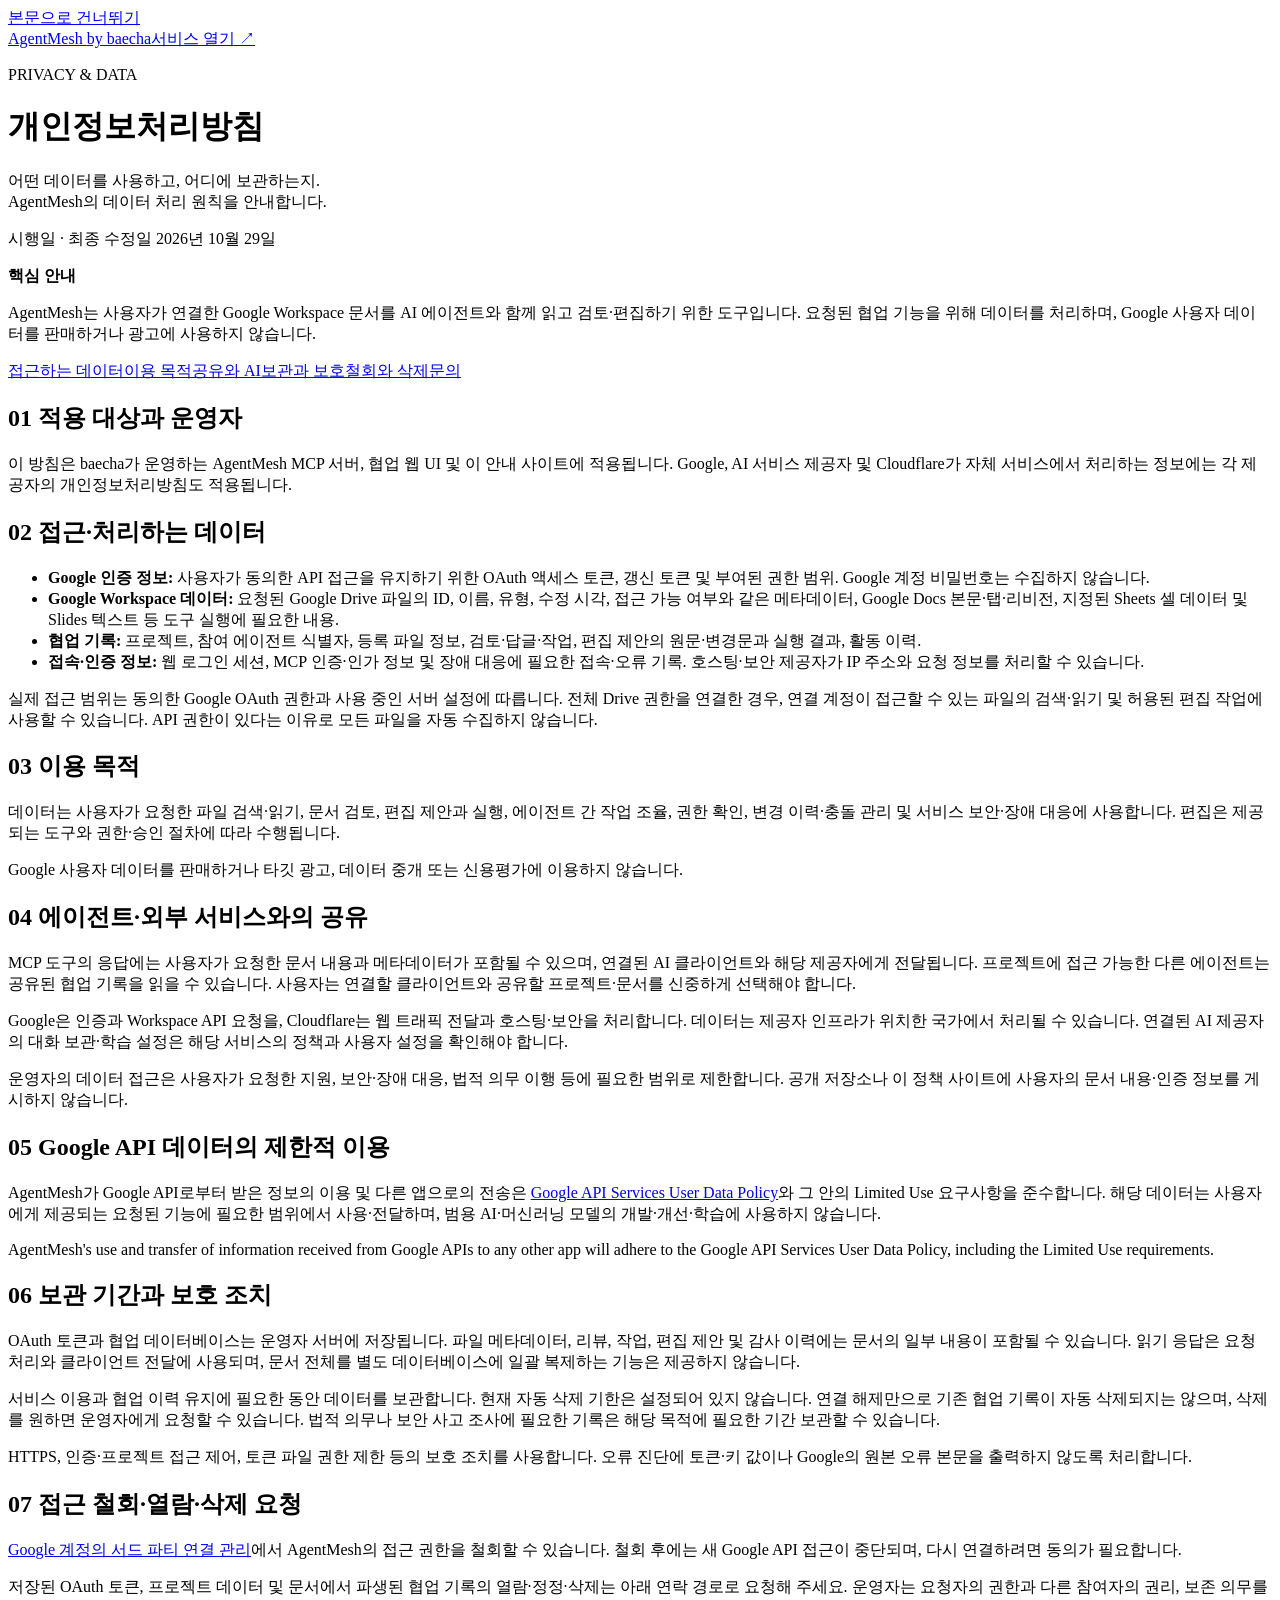
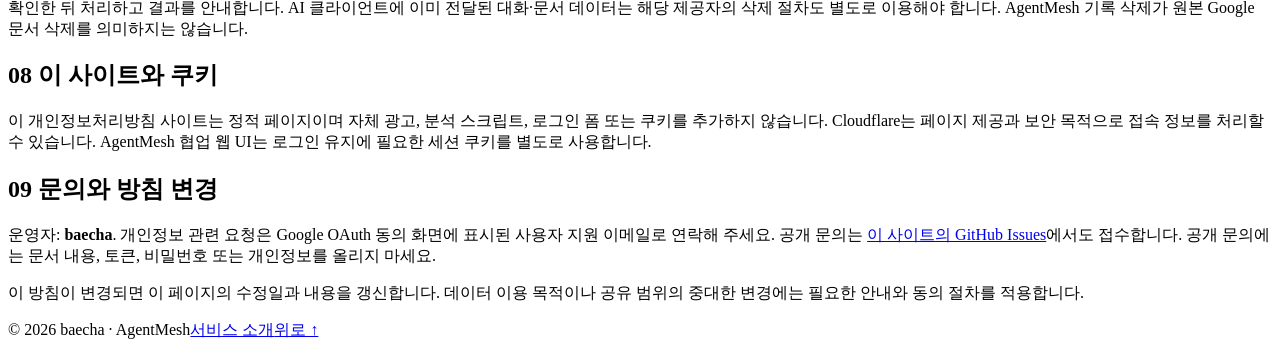
==== public/index.html @ e5e79e65 "Add AgentMesh privacy policy and public introduction for Pages" ====
<!doctype html>
<html lang="ko">
<head>
  <meta charset="utf-8">
  <meta name="viewport" content="width=device-width, initial-scale=1">
  <title>개인정보처리방침 · AgentMesh</title>
  <meta name="description" content="AgentMesh의 Google Workspace 데이터 접근, 이용, 보관, 공유 및 삭제에 관한 개인정보처리방침입니다.">
  <link rel="canonical" href="https://private-policy.baecha.xyz/">
  <link rel="stylesheet" href="/style.css">
</head>
<body>
  <a class="skip" href="#main">본문으로 건너뛰기</a>
  <header class="top"><a class="brand" href="/about/">AgentMesh <span>by baecha</span></a><a href="https://agentmesh.baecha.xyz/">서비스 열기 ↗</a></header>
  <main id="main">
    <p class="eyebrow">PRIVACY &amp; DATA</p>
    <h1>개인정보처리방침</h1>
    <p class="intro">어떤 데이터를 사용하고, 어디에 보관하는지.<br>AgentMesh의 데이터 처리 원칙을 안내합니다.</p>
    <p class="date">시행일 · 최종 수정일 <time datetime="2026-10-29">2026년 10월 29일</time></p>
    <aside class="summary"><strong>핵심 안내</strong><p>AgentMesh는 사용자가 연결한 Google Workspace 문서를 AI 에이전트와 함께 읽고 검토·편집하기 위한 도구입니다. 요청된 협업 기능을 위해 데이터를 처리하며, Google 사용자 데이터를 판매하거나 광고에 사용하지 않습니다.</p></aside>
    <nav class="contents" aria-label="목차"><a href="#access">접근하는 데이터</a><a href="#use">이용 목적</a><a href="#sharing">공유와 AI</a><a href="#storage">보관과 보호</a><a href="#rights">철회와 삭제</a><a href="#contact">문의</a></nav>
    <section id="scope"><h2><span>01</span> 적용 대상과 운영자</h2><p>이 방침은 baecha가 운영하는 AgentMesh MCP 서버, 협업 웹 UI 및 이 안내 사이트에 적용됩니다. Google, AI 서비스 제공자 및 Cloudflare가 자체 서비스에서 처리하는 정보에는 각 제공자의 개인정보처리방침도 적용됩니다.</p></section>
    <section id="access"><h2><span>02</span> 접근·처리하는 데이터</h2><ul>
      <li><strong>Google 인증 정보:</strong> 사용자가 동의한 API 접근을 유지하기 위한 OAuth 액세스 토큰, 갱신 토큰 및 부여된 권한 범위. Google 계정 비밀번호는 수집하지 않습니다.</li>
      <li><strong>Google Workspace 데이터:</strong> 요청된 Google Drive 파일의 ID, 이름, 유형, 수정 시각, 접근 가능 여부와 같은 메타데이터, Google Docs 본문·탭·리비전, 지정된 Sheets 셀 데이터 및 Slides 텍스트 등 도구 실행에 필요한 내용.</li>
      <li><strong>협업 기록:</strong> 프로젝트, 참여 에이전트 식별자, 등록 파일 정보, 검토·답글·작업, 편집 제안의 원문·변경문과 실행 결과, 활동 이력.</li>
      <li><strong>접속·인증 정보:</strong> 웹 로그인 세션, MCP 인증·인가 정보 및 장애 대응에 필요한 접속·오류 기록. 호스팅·보안 제공자가 IP 주소와 요청 정보를 처리할 수 있습니다.</li>
    </ul><p>실제 접근 범위는 동의한 Google OAuth 권한과 사용 중인 서버 설정에 따릅니다. 전체 Drive 권한을 연결한 경우, 연결 계정이 접근할 수 있는 파일의 검색·읽기 및 허용된 편집 작업에 사용할 수 있습니다. API 권한이 있다는 이유로 모든 파일을 자동 수집하지 않습니다.</p></section>
    <section id="use"><h2><span>03</span> 이용 목적</h2><p>데이터는 사용자가 요청한 파일 검색·읽기, 문서 검토, 편집 제안과 실행, 에이전트 간 작업 조율, 권한 확인, 변경 이력·충돌 관리 및 서비스 보안·장애 대응에 사용합니다. 편집은 제공되는 도구와 권한·승인 절차에 따라 수행됩니다.</p><p>Google 사용자 데이터를 판매하거나 타깃 광고, 데이터 중개 또는 신용평가에 이용하지 않습니다.</p></section>
    <section id="sharing"><h2><span>04</span> 에이전트·외부 서비스와의 공유</h2><p>MCP 도구의 응답에는 사용자가 요청한 문서 내용과 메타데이터가 포함될 수 있으며, 연결된 AI 클라이언트와 해당 제공자에게 전달됩니다. 프로젝트에 접근 가능한 다른 에이전트는 공유된 협업 기록을 읽을 수 있습니다. 사용자는 연결할 클라이언트와 공유할 프로젝트·문서를 신중하게 선택해야 합니다.</p><p>Google은 인증과 Workspace API 요청을, Cloudflare는 웹 트래픽 전달과 호스팅·보안을 처리합니다. 데이터는 제공자 인프라가 위치한 국가에서 처리될 수 있습니다. 연결된 AI 제공자의 대화 보관·학습 설정은 해당 서비스의 정책과 사용자 설정을 확인해야 합니다.</p><p>운영자의 데이터 접근은 사용자가 요청한 지원, 보안·장애 대응, 법적 의무 이행 등에 필요한 범위로 제한합니다. 공개 저장소나 이 정책 사이트에 사용자의 문서 내용·인증 정보를 게시하지 않습니다.</p></section>
    <section id="limited-use"><h2><span>05</span> Google API 데이터의 제한적 이용</h2><p>AgentMesh가 Google API로부터 받은 정보의 이용 및 다른 앱으로의 전송은 <a href="https://developers.google.com/terms/api-services-user-data-policy">Google API Services User Data Policy</a>와 그 안의 Limited Use 요구사항을 준수합니다. 해당 데이터는 사용자에게 제공되는 요청된 기능에 필요한 범위에서 사용·전달하며, 범용 AI·머신러닝 모델의 개발·개선·학습에 사용하지 않습니다.</p><p lang="en">AgentMesh's use and transfer of information received from Google APIs to any other app will adhere to the Google API Services User Data Policy, including the Limited Use requirements.</p></section>
    <section id="storage"><h2><span>06</span> 보관 기간과 보호 조치</h2><p>OAuth 토큰과 협업 데이터베이스는 운영자 서버에 저장됩니다. 파일 메타데이터, 리뷰, 작업, 편집 제안 및 감사 이력에는 문서의 일부 내용이 포함될 수 있습니다. 읽기 응답은 요청 처리와 클라이언트 전달에 사용되며, 문서 전체를 별도 데이터베이스에 일괄 복제하는 기능은 제공하지 않습니다.</p><p>서비스 이용과 협업 이력 유지에 필요한 동안 데이터를 보관합니다. 현재 자동 삭제 기한은 설정되어 있지 않습니다. 연결 해제만으로 기존 협업 기록이 자동 삭제되지는 않으며, 삭제를 원하면 운영자에게 요청할 수 있습니다. 법적 의무나 보안 사고 조사에 필요한 기록은 해당 목적에 필요한 기간 보관할 수 있습니다.</p><p>HTTPS, 인증·프로젝트 접근 제어, 토큰 파일 권한 제한 등의 보호 조치를 사용합니다. 오류 진단에 토큰·키 값이나 Google의 원본 오류 본문을 출력하지 않도록 처리합니다.</p></section>
    <section id="rights"><h2><span>07</span> 접근 철회·열람·삭제 요청</h2><p><a href="https://myaccount.google.com/connections">Google 계정의 서드 파티 연결 관리</a>에서 AgentMesh의 접근 권한을 철회할 수 있습니다. 철회 후에는 새 Google API 접근이 중단되며, 다시 연결하려면 동의가 필요합니다.</p><p>저장된 OAuth 토큰, 프로젝트 데이터 및 문서에서 파생된 협업 기록의 열람·정정·삭제는 아래 연락 경로로 요청해 주세요. 운영자는 요청자의 권한과 다른 참여자의 권리, 보존 의무를 확인한 뒤 처리하고 결과를 안내합니다. AI 클라이언트에 이미 전달된 대화·문서 데이터는 해당 제공자의 삭제 절차도 별도로 이용해야 합니다. AgentMesh 기록 삭제가 원본 Google 문서 삭제를 의미하지는 않습니다.</p></section>
    <section id="website"><h2><span>08</span> 이 사이트와 쿠키</h2><p>이 개인정보처리방침 사이트는 정적 페이지이며 자체 광고, 분석 스크립트, 로그인 폼 또는 쿠키를 추가하지 않습니다. Cloudflare는 페이지 제공과 보안 목적으로 접속 정보를 처리할 수 있습니다. AgentMesh 협업 웹 UI는 로그인 유지에 필요한 세션 쿠키를 별도로 사용합니다.</p></section>
    <section id="contact"><h2><span>09</span> 문의와 방침 변경</h2><p>운영자: <strong>baecha</strong>. 개인정보 관련 요청은 Google OAuth 동의 화면에 표시된 사용자 지원 이메일로 연락해 주세요. 공개 문의는 <a href="https://github.com/baecha-samcha/private-policy/issues">이 사이트의 GitHub Issues</a>에서도 접수합니다. 공개 문의에는 문서 내용, 토큰, 비밀번호 또는 개인정보를 올리지 마세요.</p><p>이 방침이 변경되면 이 페이지의 수정일과 내용을 갱신합니다. 데이터 이용 목적이나 공유 범위의 중대한 변경에는 필요한 안내와 동의 절차를 적용합니다.</p></section>
  </main>
  <footer><span>© 2026 baecha · AgentMesh</span><a href="/about/">서비스 소개</a><a href="#main">위로 ↑</a></footer>
</body>
</html>
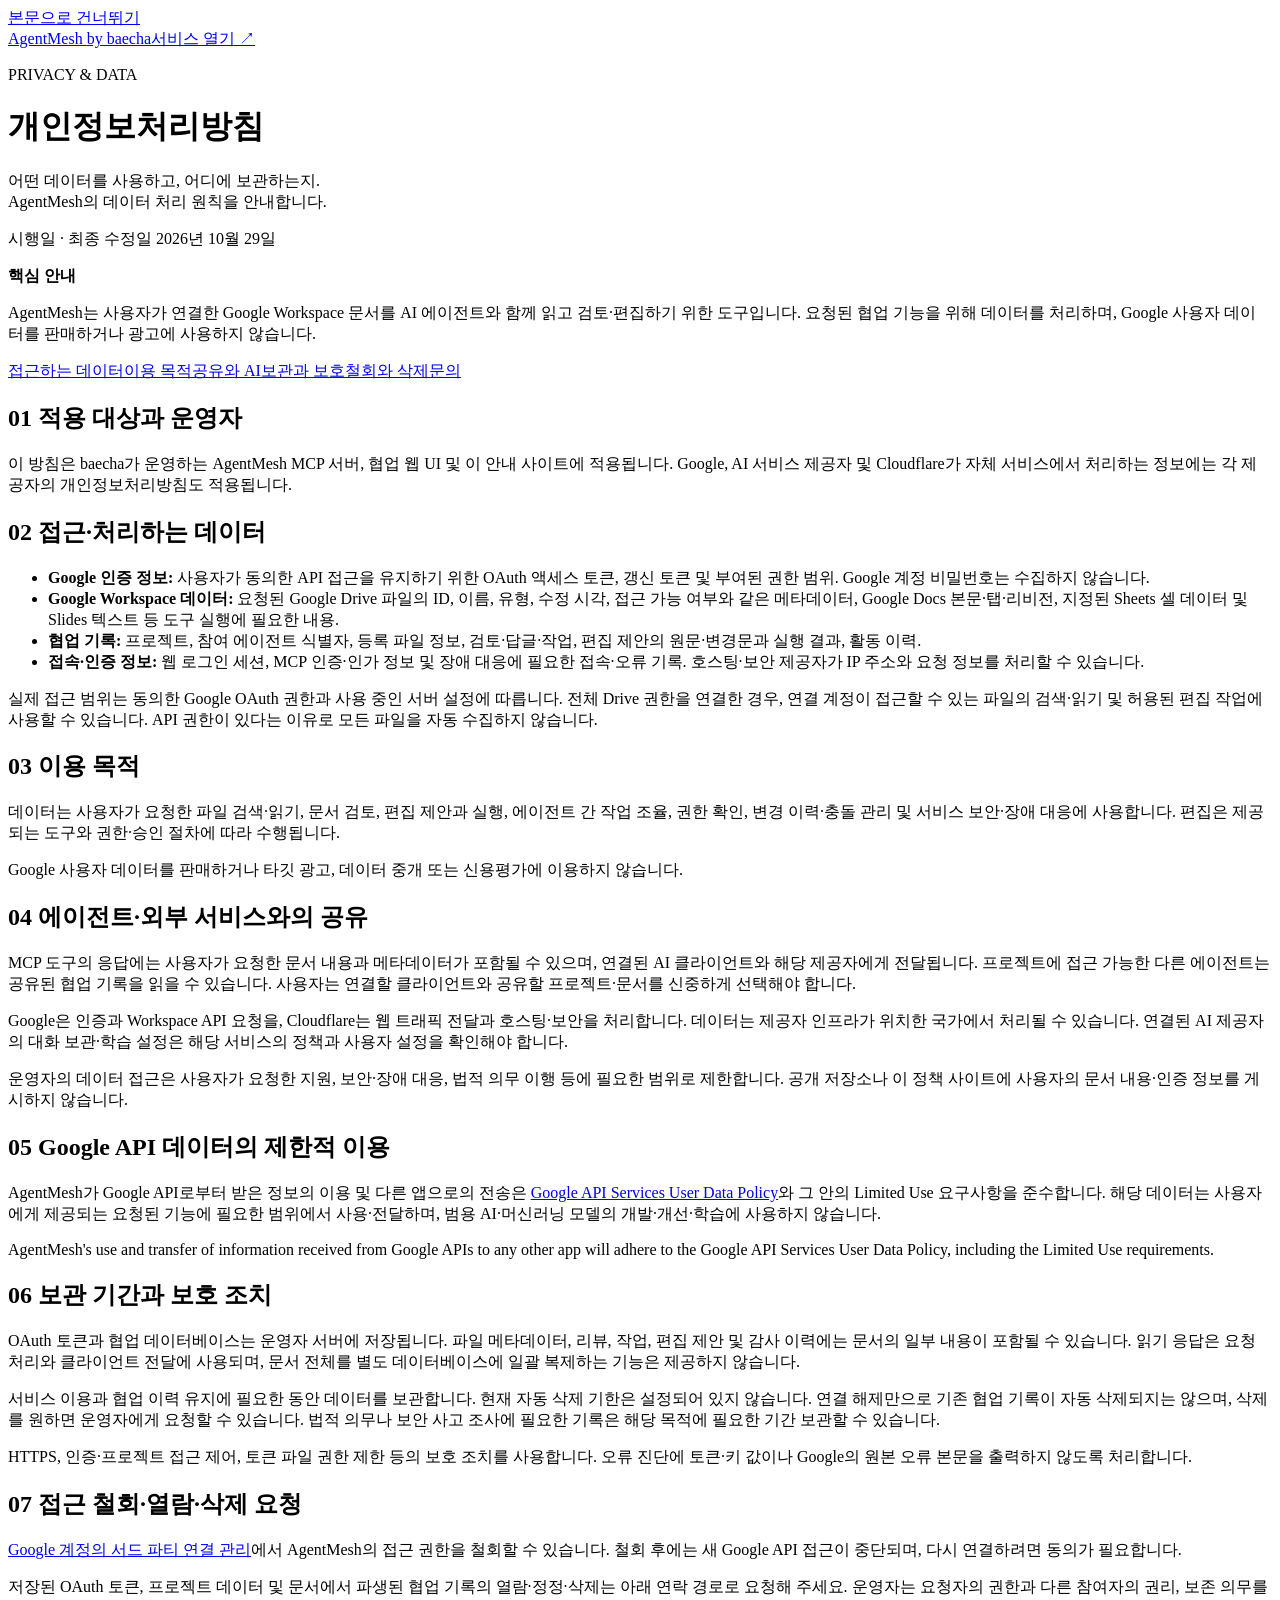
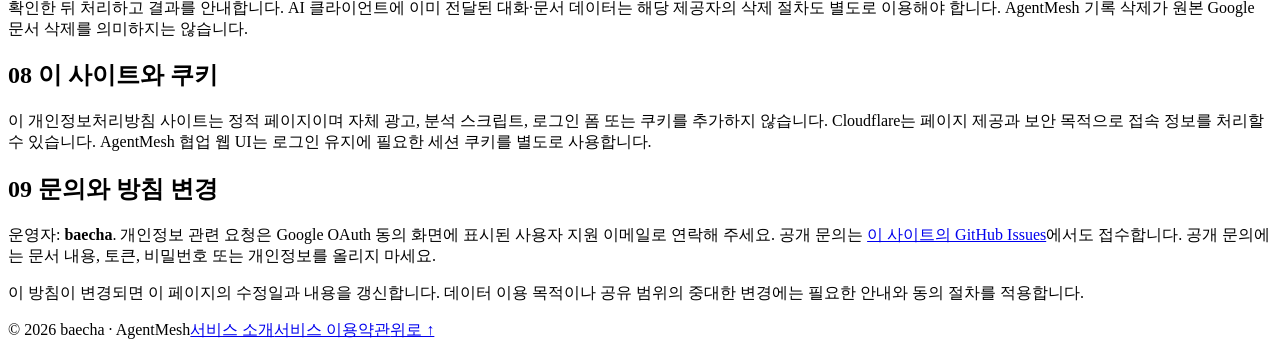
==== commit dd0e1b68: "Add AgentMesh terms of service and link legal pages" ====
--- a/public/index.html
+++ b/public/index.html
@@ -33,6 +33,6 @@
     <section id="website"><h2><span>08</span> 이 사이트와 쿠키</h2><p>이 개인정보처리방침 사이트는 정적 페이지이며 자체 광고, 분석 스크립트, 로그인 폼 또는 쿠키를 추가하지 않습니다. Cloudflare는 페이지 제공과 보안 목적으로 접속 정보를 처리할 수 있습니다. AgentMesh 협업 웹 UI는 로그인 유지에 필요한 세션 쿠키를 별도로 사용합니다.</p></section>
     <section id="contact"><h2><span>09</span> 문의와 방침 변경</h2><p>운영자: <strong>baecha</strong>. 개인정보 관련 요청은 Google OAuth 동의 화면에 표시된 사용자 지원 이메일로 연락해 주세요. 공개 문의는 <a href="https://github.com/baecha-samcha/private-policy/issues">이 사이트의 GitHub Issues</a>에서도 접수합니다. 공개 문의에는 문서 내용, 토큰, 비밀번호 또는 개인정보를 올리지 마세요.</p><p>이 방침이 변경되면 이 페이지의 수정일과 내용을 갱신합니다. 데이터 이용 목적이나 공유 범위의 중대한 변경에는 필요한 안내와 동의 절차를 적용합니다.</p></section>
   </main>
-  <footer><span>© 2026 baecha · AgentMesh</span><a href="/about/">서비스 소개</a><a href="#main">위로 ↑</a></footer>
+  <footer><span>© 2026 baecha · AgentMesh</span><a href="/about/">서비스 소개</a><a href="/terms/">서비스 이용약관</a><a href="#main">위로 ↑</a></footer>
 </body>
 </html>
